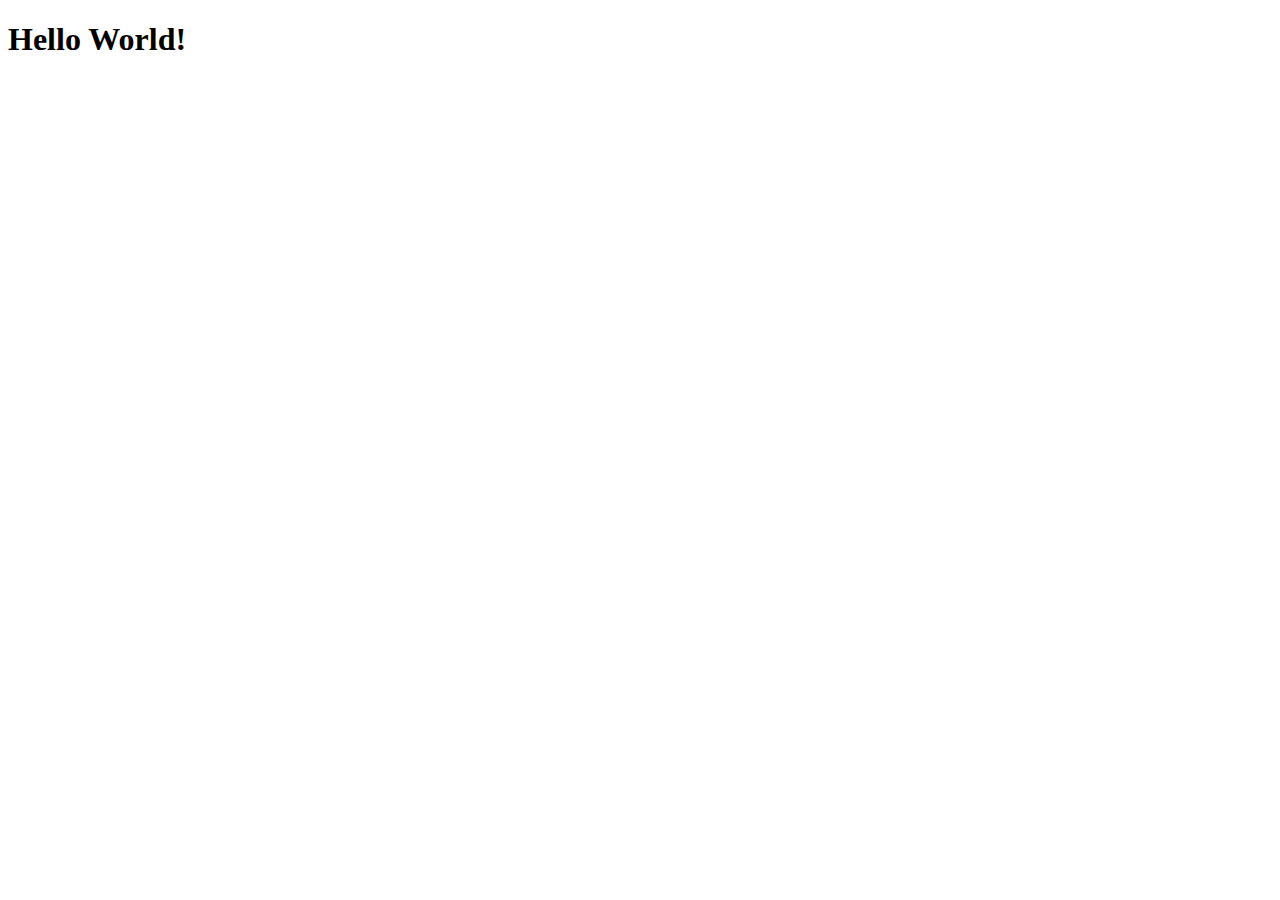
==== iorange-web/src/main/resources/static/index.html @ 6c7f3e44 "hello world!" ====
<!DOCTYPE html>
<html lang="en">
<head>
  <meta charset="utf-8">
  <meta name="viewport" content="width=device-width, initial-scale=1.0, maximum-scale=1.0">
  <meta name="keywords" content="admin, dashboard, bootstrap, template, flat, modern, theme, responsive, fluid, retina, backend, html5, css, css3">
  <meta name="description" content="">
  <meta name="author" content="ThemeBucket">
  <link rel="shortcut icon" href="#" type="image/png">

  <title>IOrange</title>

</head>

<body class="sticky-header">
<h1>Hello World!</h1>
</body>
</html>
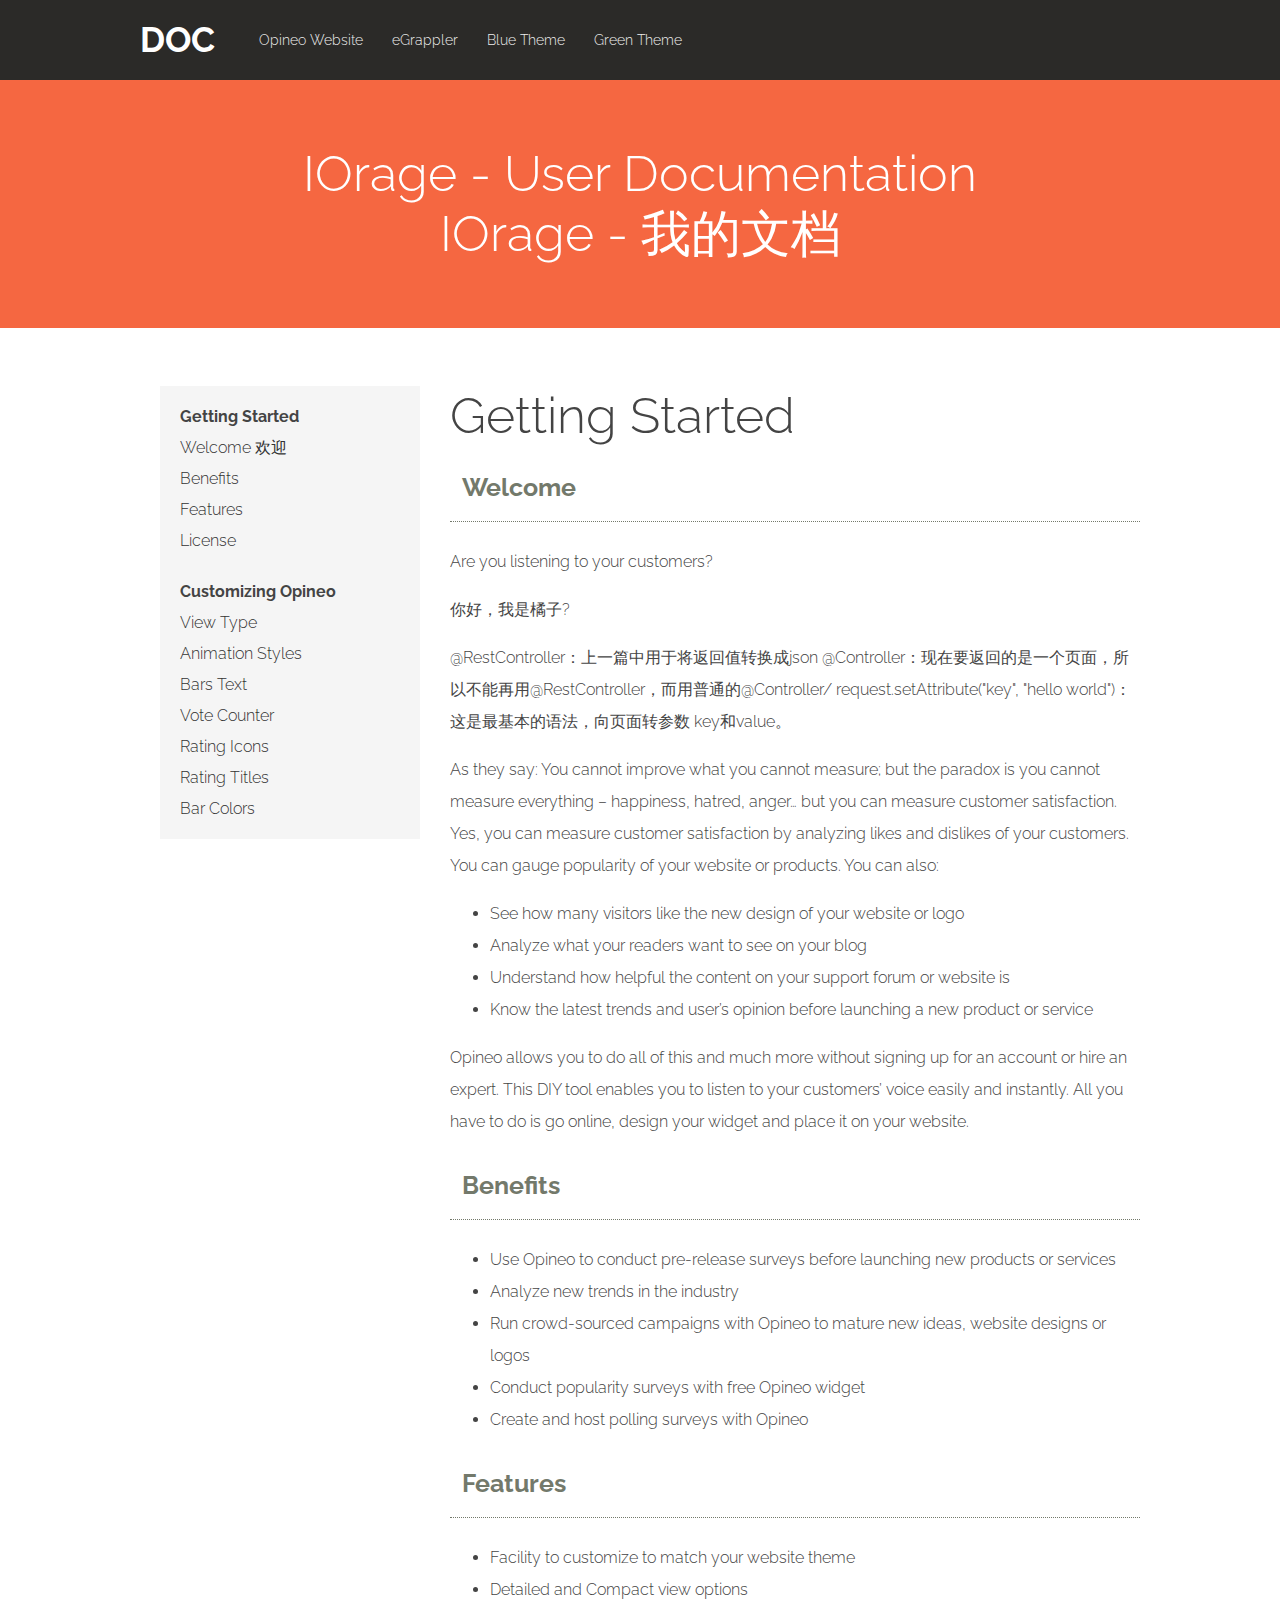
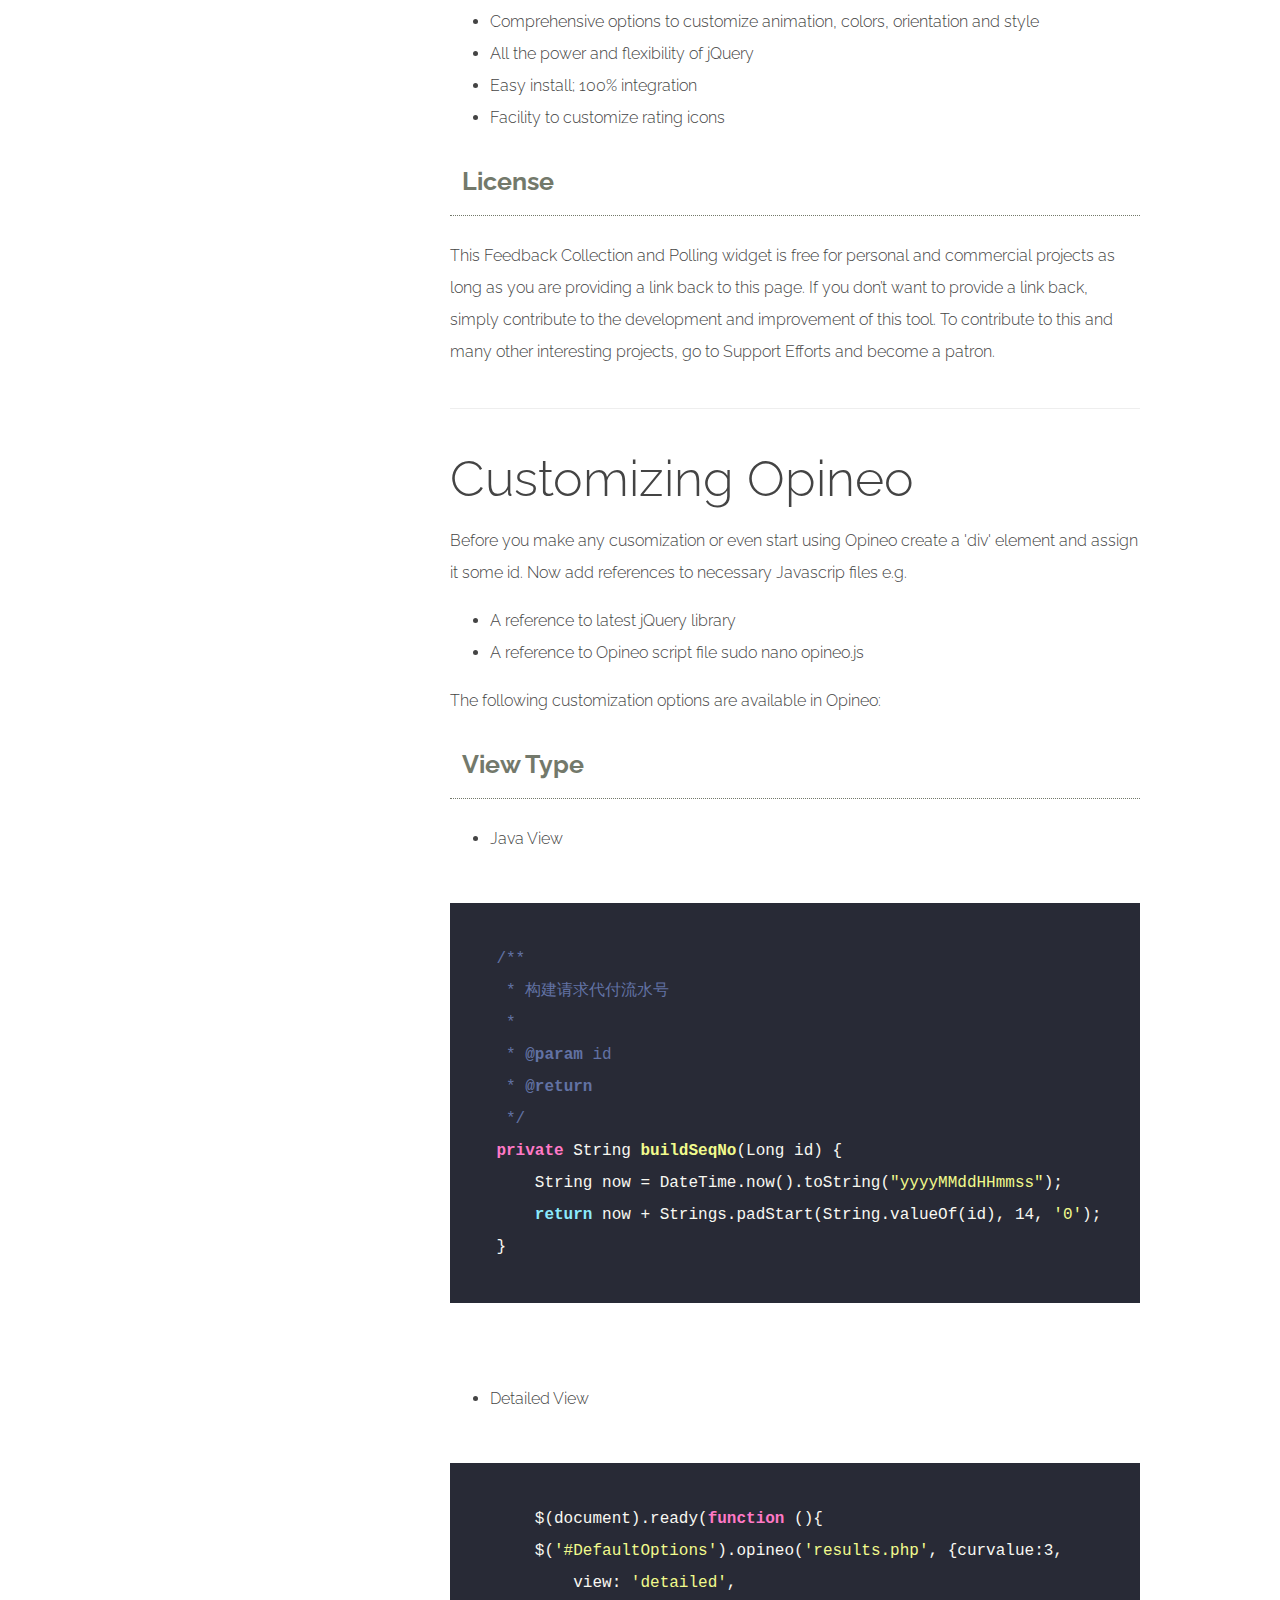
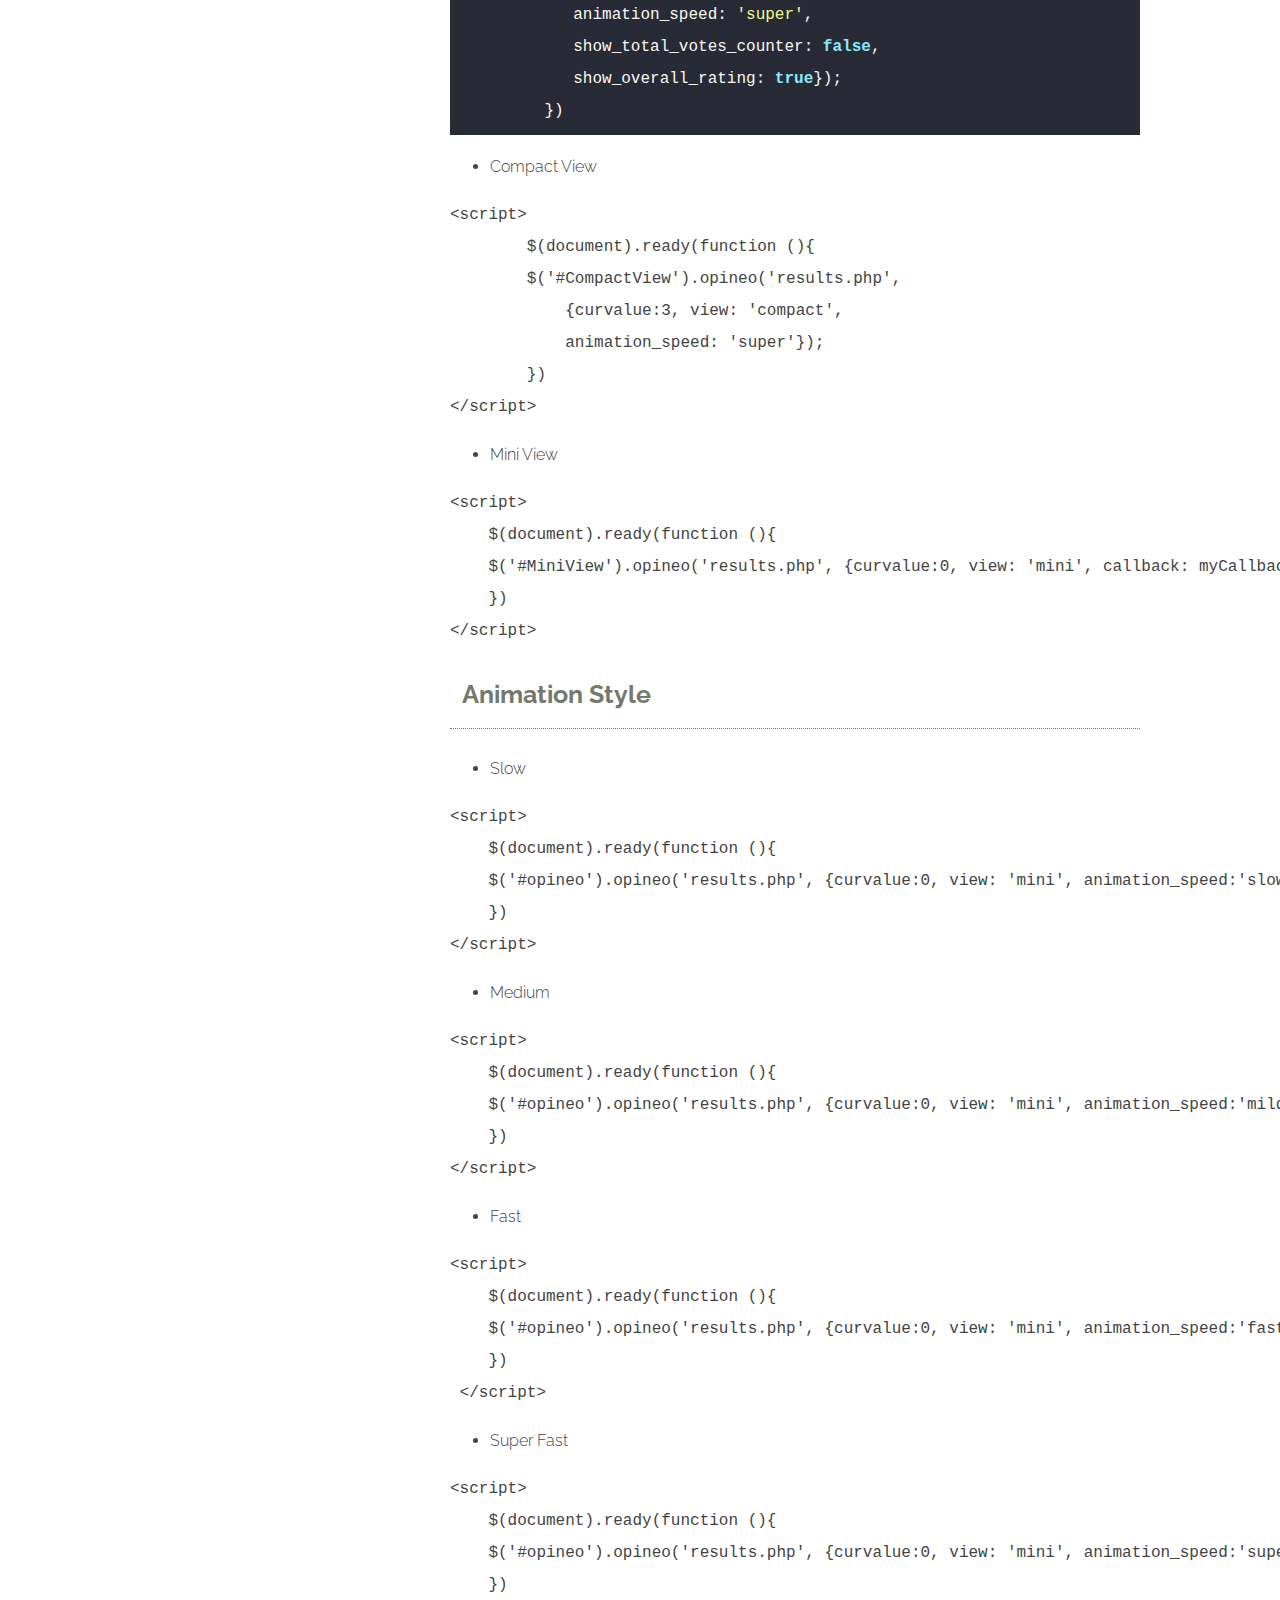
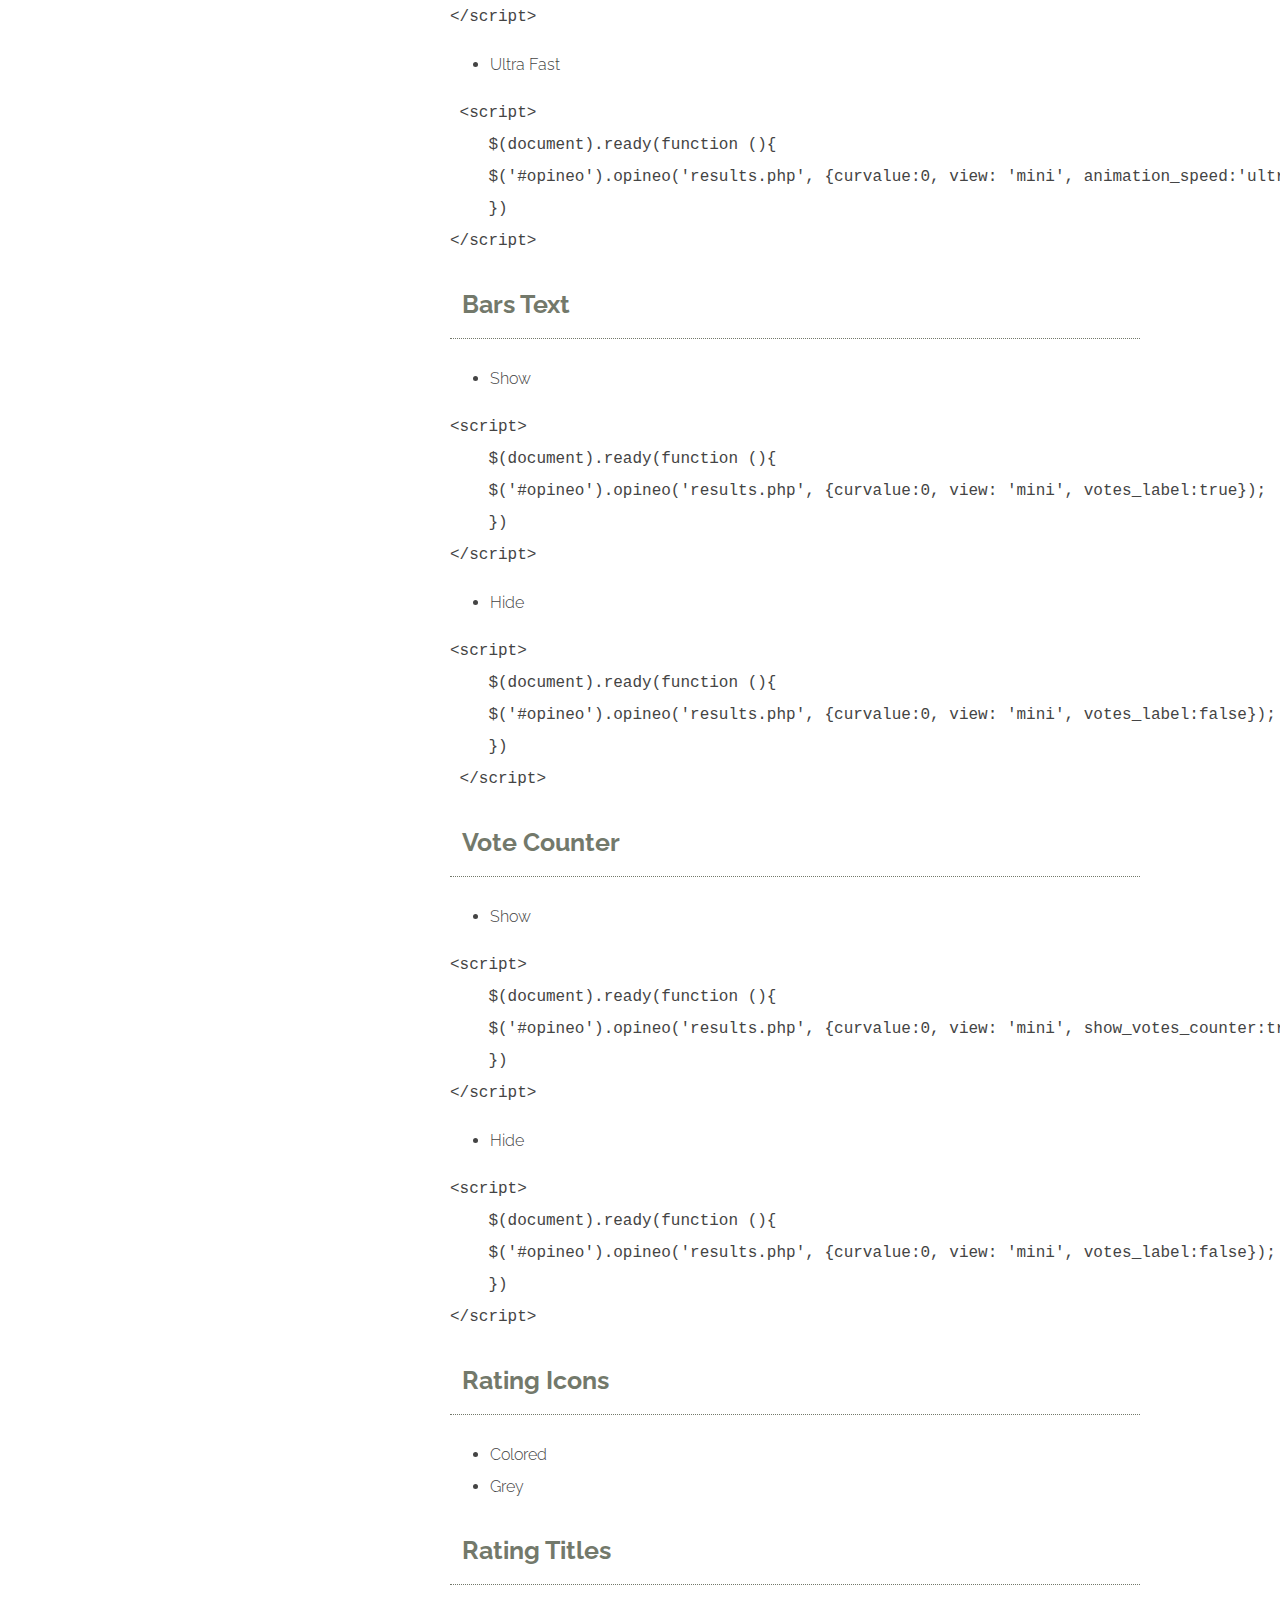
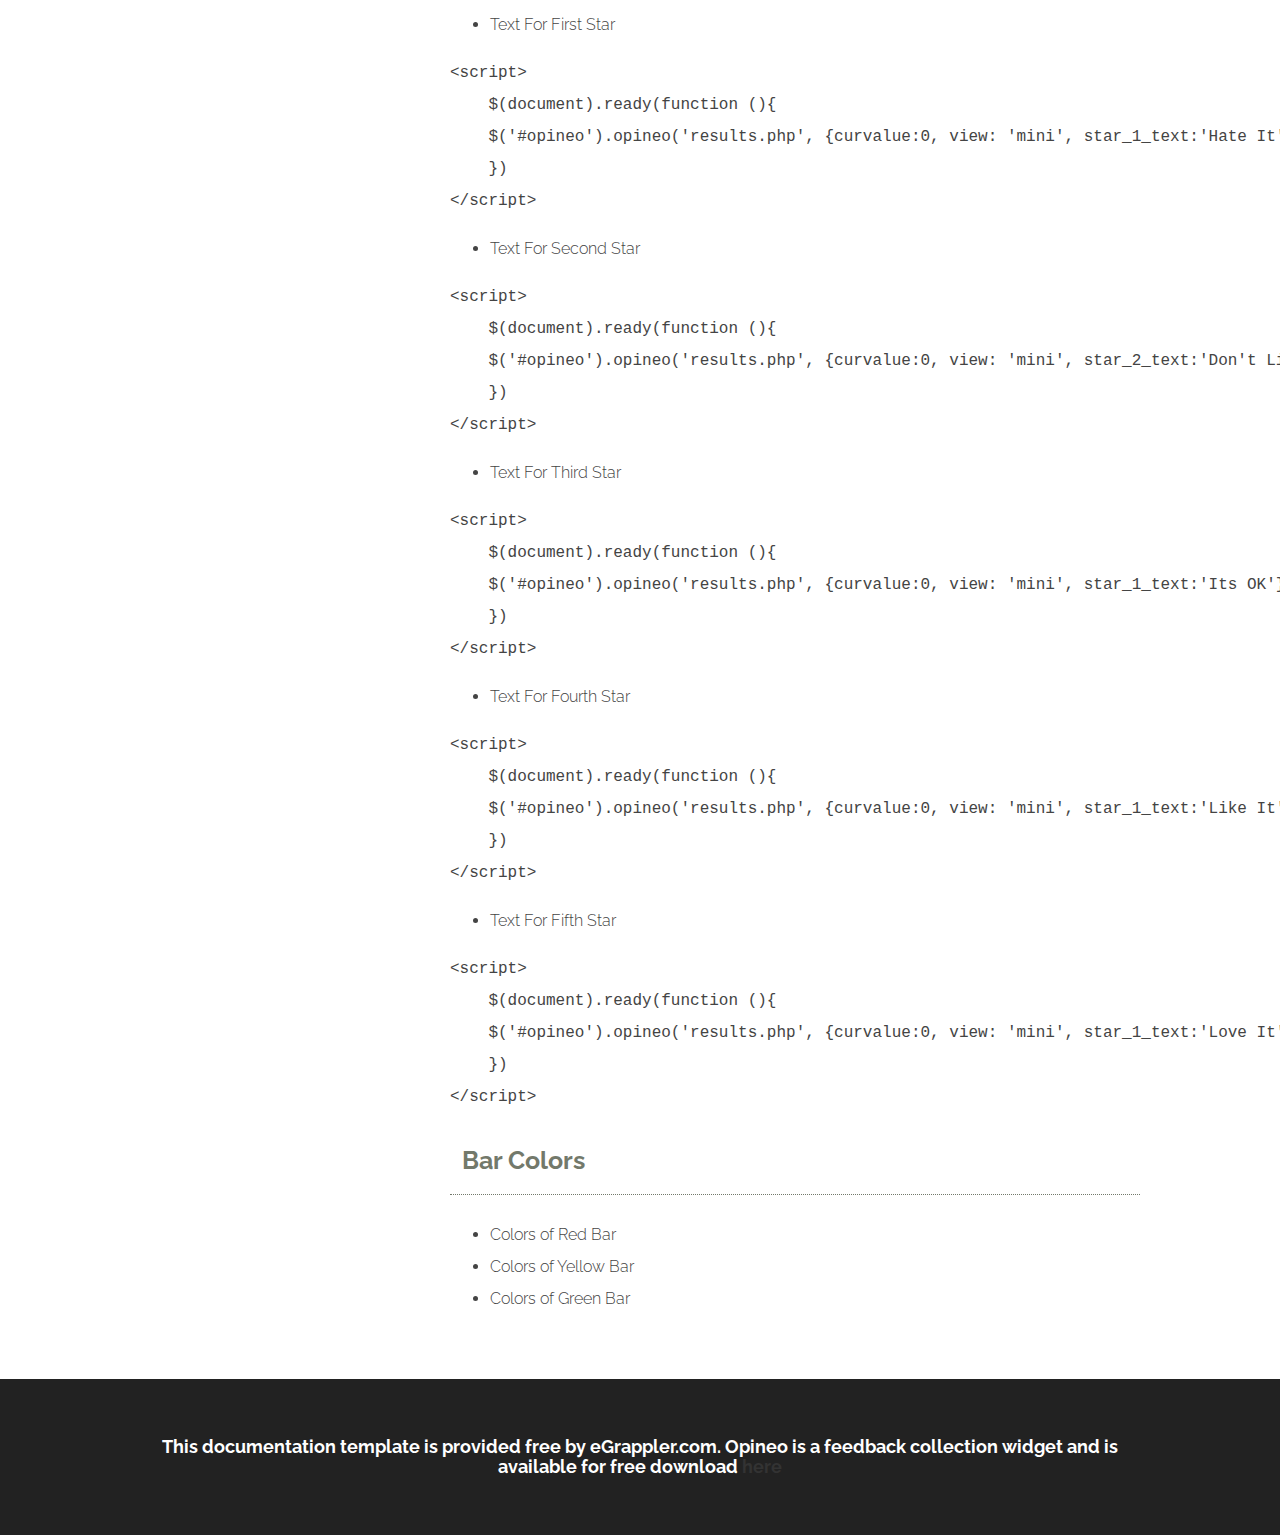
==== commit dea10481: "先整静态版本的吧，动态搜索的以后再写！" ====
--- a/iorange-web/src/main/resources/static/index.html
+++ b/iorange-web/src/main/resources/static/index.html
@@ -1,18 +1,312 @@
-<!DOCTYPE html>
-<html lang="en">
+﻿<!DOCTYPE html>
+<html>
 <head>
-  <meta charset="utf-8">
-  <meta name="viewport" content="width=device-width, initial-scale=1.0, maximum-scale=1.0">
-  <meta name="keywords" content="admin, dashboard, bootstrap, template, flat, modern, theme, responsive, fluid, retina, backend, html5, css, css3">
-  <meta name="description" content="">
-  <meta name="author" content="ThemeBucket">
-  <link rel="shortcut icon" href="#" type="image/png">
-
-  <title>IOrange</title>
-
+    <meta charset="utf-8">
+    <meta name="description" content="">
+    <meta name="HandheldFriendly" content="True">
+    <meta name="MobileOptimized" content="320">
+    <meta name="viewport" content="initial-scale=1.0, minimum-scale=1.0, maximum-scale=1.0, user-scalable=no">
+    <title>Opineo, Feedback Collection and Polling Widget - Documentation</title>
+    <link rel="alternate" type="application/rss+xml" title="egrappler.com" href="feed/index.html">
+    <link href="http://fonts.googleapis.com/css?family=Raleway:500,500" rel="stylesheet"
+          type="text/css">
+    <link rel="stylesheet" href="css/style.css">
+    <link rel="stylesheet" href="css/highlight/dracula.css">
 </head>
-
-<body class="sticky-header">
-<h1>Hello World!</h1>
+<body>
+<nav>
+    <div class="container">
+        <h1>Doc</h1>
+        <div id="menu">
+            <ul class="toplinks">
+                <li><a href="#">Opineo Website </a></li>
+                <li><a href="http://www.egrappler.com/">eGrappler</a></li>
+                <li><a href="../doc-template/docs.html">Blue Theme</a></li>
+                <li><a href="../doc-template-green/docs.html">Green Theme</a></li>
+            </ul>
+        </div>
+        <a id="menu-toggle" href="#" class=" ">&#9776;</a></div>
+</nav>
+<header>
+    <div class="container">
+        <h2 class="docs-header"> IOrage - User Documentation</h2>
+        <h2 class="docs-header"> IOrage - 我的文档</h2>
+    </div>
+</header>
+<section>
+    <div class="container">
+        <ul class="docs-nav" id="menu-left">
+            <li><strong>Getting Started</strong></li>
+            <li><a href="#welcome" class=" ">Welcome 欢迎</a></li>
+            <li><a href="#benefits" class=" ">Benefits</a></li>
+            <li><a href="#features" class=" ">Features</a></li>
+            <li><a href="#license" class=" ">License</a></li>
+            <li class="separator"></li>
+            <li><strong>Customizing Opineo</strong></li>
+            <li><a href="#view_type" class=" ">View Type</a></li>
+            <li><a href="#animation_style" class=" ">Animation Styles</a></li>
+            <li><a href="#bars_text" class=" ">Bars Text</a></li>
+            <li><a href="#vote_counter" class=" ">Vote Counter</a></li>
+            <li><a href="#rating_icons" class=" ">Rating Icons</a></li>
+            <li><a href="#rating_titles" class=" ">Rating Titles</a></li>
+            <li><a href="#bar_colors" class=" ">Bar Colors</a></li>
+        </ul>
+        <div class="docs-content">
+            <h2> Getting Started</h2>
+            <h3 id="welcome"> Welcome</h3>
+            <p> Are you listening to your customers?</p>
+            <p> 你好，我是橘子?</p>
+            <p>
+                @RestController：上一篇中用于将返回值转换成json
+
+                @Controller：现在要返回的是一个页面，所以不能再用@RestController，而用普通的@Controller/
+
+                request.setAttribute("key", "hello world")：这是最基本的语法，向页面转参数 key和value。
+            </p>
+
+            <p> As they say: You cannot improve what you cannot measure; but the paradox is you
+                cannot measure everything – happiness, hatred, anger… but you can measure customer
+                satisfaction. Yes, you can measure customer satisfaction by analyzing likes and
+                dislikes of your customers. You can gauge popularity of your website or products.
+                You can also:</p>
+            <ul>
+                <li>See how many visitors like the new design of your website or logo</li>
+                <li>Analyze what your readers want to see on your blog</li>
+                <li>Understand how helpful the content on your support forum or website is</li>
+                <li>Know the latest trends and user’s opinion before launching a new product or service</li>
+            </ul>
+            <p> Opineo allows you to do all of this and much more without signing up for an account
+                or hire an expert. This DIY tool enables you to listen to your customers’ voice
+                easily and instantly. All you have to do is go online, design your widget and place
+                it on your website. </p>
+            <h3 id="benefits"> Benefits</h3>
+            <ul>
+                <li>Use Opineo to conduct pre-release surveys before launching new products or services</li>
+                <li>Analyze new trends in the industry</li>
+                <li>Run crowd-sourced campaigns with Opineo to mature new ideas, website designs or
+                    logos
+                </li>
+                <li>Conduct popularity surveys with free Opineo widget</li>
+                <li>Create and host polling surveys with Opineo</li>
+            </ul>
+            <h3 id="features"> Features</h3>
+            <ul>
+                <li>Facility to customize to match your website theme</li>
+                <li>Detailed and Compact view options</li>
+                <li>Comprehensive options to customize animation, colors, orientation and style</li>
+                <li>All the power and flexibility of jQuery</li>
+                <li>Easy install; 100% integration</li>
+                <li>Facility to customize rating icons</li>
+            </ul>
+            <h3 id="license"> License</h3>
+            <p> This Feedback Collection and Polling widget is free for personal and commercial
+                projects as long as you are providing a link back to this page. If you don’t want
+                to provide a link back, simply contribute to the development and improvement of
+                this tool. To contribute to this and many other interesting projects, go to Support
+                Efforts and become a patron.</p>
+            <hr>
+            <h2> Customizing Opineo</h2>
+            <p> Before you make any cusomization or even start using Opineo create a 'div' element
+                and assign it some id. Now add references to necessary Javascrip files e.g.</p>
+            <ul>
+                <li>A reference to latest jQuery library</li>
+                <li>A reference to Opineo script file sudo nano opineo.js</li>
+            </ul>
+            <p> The following customization options are available in Opineo:</p>
+            <h3 id="view_type"> View Type</h3>
+            <ul>
+                <li>Java View</li>
+            </ul>
+
+            <pre>
+                <code class="java">
+    /**
+     * 构建请求代付流水号
+     *
+     * @param id
+     * @return
+     */
+    private String buildSeqNo(Long id) {
+        String now = DateTime.now().toString("yyyyMMddHHmmss");
+        return now + Strings.padStart(String.valueOf(id), 14, '0');
+    }
+                </code>
+      	    </pre>
+
+            <ul>
+                <li>Detailed View</li>
+            </ul>
+
+            <pre>
+                <code class="javascript">
+      	$(document).ready(function (){
+        $('#DefaultOptions').opineo('results.php', {curvalue:3,
+            view: 'detailed',
+            animation_speed: 'super',
+            show_total_votes_counter: false,
+            show_overall_rating: true});
+         })
+</code></pre>
+            <ul>
+                <li>Compact View</li>
+            </ul>
+            <pre class="prettyprint">&lt;script&gt;
+	$(document).ready(function (){
+	$('#CompactView').opineo('results.php',
+    	    {curvalue:3, view: 'compact',
+    	    animation_speed: 'super'});
+	})
+&lt;/script&gt;</pre>
+            <ul>
+                <li>Mini View</li>
+            </ul>
+            <pre class="prettyprint">&lt;script&gt;
+    $(document).ready(function (){
+    $('#MiniView').opineo('results.php', {curvalue:0, view: 'mini', callback: myCallback});
+    })	
+&lt;/script&gt;</pre>
+            <h3 id="animation_style"> Animation Style</h3>
+            <ul>
+                <li>Slow</li>
+            </ul>
+            <pre class="prettyprint">&lt;script&gt;
+    $(document).ready(function (){
+    $('#opineo').opineo('results.php', {curvalue:0, view: 'mini', animation_speed:'slow'});
+    })	
+&lt;/script&gt; </pre>
+            <ul>
+                <li>Medium</li>
+            </ul>
+            <pre class="prettyprint">&lt;script&gt;
+    $(document).ready(function (){
+    $('#opineo').opineo('results.php', {curvalue:0, view: 'mini', animation_speed:'mild'});
+    })	
+&lt;/script&gt; </pre>
+            <ul>
+                <li>Fast</li>
+            </ul>
+            <pre class="prettyprint">&lt;script&gt;
+    $(document).ready(function (){
+    $('#opineo').opineo('results.php', {curvalue:0, view: 'mini', animation_speed:'fast'});
+    })	
+ &lt;/script&gt;</pre>
+            <ul>
+                <li>Super Fast</li>
+            </ul>
+            <pre class="prettyprint">&lt;script&gt;
+    $(document).ready(function (){
+    $('#opineo').opineo('results.php', {curvalue:0, view: 'mini', animation_speed:'super'});
+    })	
+&lt;/script&gt;</pre>
+            <ul>
+                <li>Ultra Fast</li>
+            </ul>
+            <pre class="prettyprint"> &lt;script&gt;
+    $(document).ready(function (){
+    $('#opineo').opineo('results.php', {curvalue:0, view: 'mini', animation_speed:'ultra fast'});
+    })	
+&lt;/script&gt; </pre>
+            <h3 id="bars_text"> Bars Text</h3>
+            <ul>
+                <li>Show</li>
+            </ul>
+            <pre class="prettyprint">&lt;script&gt;
+    $(document).ready(function (){
+    $('#opineo').opineo('results.php', {curvalue:0, view: 'mini', votes_label:true});
+    })	
+&lt;/script&gt;</pre>
+            <ul>
+                <li>Hide</li>
+            </ul>
+            <pre class="prettyprint">&lt;script&gt;
+    $(document).ready(function (){
+    $('#opineo').opineo('results.php', {curvalue:0, view: 'mini', votes_label:false});
+    })	
+ &lt;/script&gt;</pre>
+            <h3 id="vote_counter"> Vote Counter</h3>
+            <ul>
+                <li>Show</li>
+            </ul>
+            <pre class="prettyprint">&lt;script&gt;
+    $(document).ready(function (){
+    $('#opineo').opineo('results.php', {curvalue:0, view: 'mini', show_votes_counter:true});
+    })	
+&lt;/script&gt; </pre>
+            <ul>
+                <li>Hide</li>
+            </ul>
+            <pre class="prettyprint">&lt;script&gt;
+    $(document).ready(function (){
+    $('#opineo').opineo('results.php', {curvalue:0, view: 'mini', votes_label:false});
+    })	
+&lt;/script&gt;</pre>
+            <h3 id="rating_icons"> Rating Icons</h3>
+            <ul>
+                <li>Colored</li>
+                <li>Grey</li>
+            </ul>
+            <h3 id="rating_titles"> Rating Titles</h3>
+            <ul>
+                <li>Text For First Star</li>
+            </ul>
+            <pre class="prettyprint">&lt;script&gt;
+    $(document).ready(function (){
+    $('#opineo').opineo('results.php', {curvalue:0, view: 'mini', star_1_text:'Hate It'});
+    })	
+&lt;/script&gt;</pre>
+            <ul>
+                <li>Text For Second Star</li>
+            </ul>
+            <pre class="prettyprint">&lt;script&gt;
+    $(document).ready(function (){
+    $('#opineo').opineo('results.php', {curvalue:0, view: 'mini', star_2_text:'Don't Like It'});
+    })	
+&lt;/script&gt; </pre>
+            <ul>
+                <li>Text For Third Star</li>
+            </ul>
+            <pre class="prettyprint">&lt;script&gt;
+    $(document).ready(function (){
+    $('#opineo').opineo('results.php', {curvalue:0, view: 'mini', star_1_text:'Its OK'});
+    })	
+&lt;/script&gt;</pre>
+            <ul>
+                <li>Text For Fourth Star</li>
+            </ul>
+            <pre class="prettyprint">&lt;script&gt;
+    $(document).ready(function (){
+    $('#opineo').opineo('results.php', {curvalue:0, view: 'mini', star_1_text:'Like It'});
+    })	
+&lt;/script&gt;</pre>
+            <ul>
+                <li>Text For Fifth Star</li>
+            </ul>
+            <pre class="prettyprint">&lt;script&gt;
+    $(document).ready(function (){
+    $('#opineo').opineo('results.php', {curvalue:0, view: 'mini', star_1_text:'Love It'});
+    })	
+&lt;/script&gt;</pre>
+            <h3 id="bar_colors"> Bar Colors</h3>
+            <ul>
+                <li>Colors of Red Bar</li>
+                <li>Colors of Yellow Bar</li>
+                <li>Colors of Green Bar</li>
+            </ul>
+        </div>
+    </div>
+</section>
+<section class="vibrant centered">
+    <div class="container">
+        <h4> This documentation template is provided free by eGrappler.com. Opineo is a feedback
+            collection widget and is available for free download <a href="#"> here</a></h4>
+    </div>
+</section>
+<script src="js/jquery.min.js"></script>
+
+<script type="text/javascript" src="js/highlight.pack.js"></script>
+<script src="js/layout.js"></script>
+<script src="js/jquery.localscroll-1.2.7.js" type="text/javascript"></script>
+<script src="js/jquery.scrollTo-1.4.3.1.js" type="text/javascript"></script>
+
 </body>
 </html>
--- a/iorange-web/src/main/resources/static/css/style.css
+++ b/iorange-web/src/main/resources/static/css/style.css
@@ -0,0 +1,410 @@
+body, html {
+    margin: 0;
+    padding: 0;
+}
+
+body, 
+input,
+h1,
+h2,
+h3,
+h4,
+h5,
+h6 {
+    font-family: "Raleway", Helvetica, Arial, "Lucida Grande", sans-serif; 
+    font-weight: 300;
+    font-size: 16px;
+}
+
+body {
+    line-height: 2;
+    color: #444;
+    background: #fff;
+}
+
+img, iframe {
+    max-width: 100%;
+}
+
+iframe {
+    max-height: 100%;
+}
+
+img {
+    height:auto;
+}
+
+iframe {
+    border: 0 !important;
+}
+
+
+header {
+    width: 100%;
+    overflow: hidden;
+}
+
+.container {
+    width: 95%;
+    max-width: 650px;
+    margin: 0 auto;
+    position: relative;
+}
+
+strong, dt, h3, h4 {
+    font-weight: 700;
+}
+
+h1,
+h2,
+h3,
+h4,
+h5,
+h6 {
+    margin: 10px 0;
+    line-height: 20px;
+    color: inherit;
+    text-rendering: optimizelegibility;
+}
+
+
+h1,
+h2,
+h3 {
+    line-height: 40px;
+}
+
+h2 {
+    font-size: 50px;
+    line-height: 1.2;
+}
+
+h3 {
+    font-size: 24.5px;
+    text-align: left;
+    color: #73796B;
+    padding: 0.5em;
+    border-bottom: 1px dotted;
+    margin: 0 0 1em 0;
+}
+
+h4 {
+    font-size: 17.5px;
+}
+
+h5 {
+    font-size: 14px;
+}
+
+h6 {
+    font-size: 11.9px;
+}
+
+hr {
+    background: #EEE;
+    border: 0;
+    height: 1px;
+    margin: 40px 0 40px;
+}
+
+blockquote {
+    margin: 1em 0;
+    border-left: 3px solid #ccc;
+    padding-left: 20px;
+    text-align: left;
+}
+
+
+
+dt {
+}
+
+dd {
+    padding: 0;
+    margin: 0 0 25px 0;
+}
+
+a {
+    -webkit-transition: all ease 150ms;
+    -moz-transition: all ease 150ms;
+    -o-transition: all ease 150ms;
+    transition: all ease 150ms;
+    text-decoration: none;
+    color: #333;
+}
+
+a:hover {
+    text-decoration: underline;
+	color: #f56741;
+}
+
+a:active {
+    color: #f56741;
+}
+
+/* Header Styles */
+header {
+    padding: 2em 0 2em 0; 
+    text-align: center; 
+    background: #f56741; 
+    color: #fff;
+}
+
+
+h1 {
+    margin: 0;
+    padding: 0;
+    float: left;
+	color:#fff;
+	font-weight:bold;
+	font-size:35px;
+	text-transform:uppercase;
+	padding-top: 10px;
+	margin-right:30px;
+}
+
+header h2 {
+    margin: 0 0 1em 0;
+}
+
+header h2.docs-header {
+    margin: 0;
+}
+
+footer {
+    text-align: center;
+    padding: 1.5em 0;
+}
+
+footer p {
+    margin: 0;
+    color: #999;
+}
+
+
+
+/* Navigation Styles */
+nav {
+    background: #2b2a28 ;
+    padding: 10px 0;
+    min-height: 60px;
+}
+
+nav ul, nav li {
+    margin: 0;
+    padding: 0;
+    list-style: none;
+}
+
+nav a {
+    padding: 0 1em;
+    color: #EEE;
+    font-size: .9em;
+    height: 60px;
+    line-height: 60px;
+    display: block;
+	background:#2b2a28;
+}
+
+nav h1 a {
+    padding: 7px 1em;
+    height: 46px;
+    line-height: 0;
+	height: 45px;
+	line-height: 45px;
+}
+
+nav a:hover {
+    background: #f56741;
+    text-decoration: none;
+	color:#fff;
+}
+
+nav a:active {
+    background: #27637e;
+}
+
+
+nav a:active {
+    color: #fff;
+    cursor: default;
+}
+
+
+
+nav ul.site {
+    padding: 20px 0 0 0;
+}
+
+nav #menu {
+    overflow: hidden;
+    max-height: 0;
+    clear: left;
+}
+
+
+nav #menu-toggle {
+    position: absolute;
+    right: 0;
+    top: 0;
+    font-size: 1.5em;
+    padding: 0 16px;
+}
+
+
+@media only screen and (min-width: 680px) {
+    nav, nav #menu {
+        height: 60px !important;
+    }
+
+    nav li, nav a {
+        float: left;
+    }
+
+
+    nav ul.site {
+        float: left;
+        padding: 0;
+        clear: none;
+    }
+
+    nav ul.site li {
+        margin: 0 0 0 10px;
+    }
+
+    nav #menu-toggle {
+        display: none !important;
+    }
+
+    nav #menu {
+        max-height: 9999px;
+        clear: none;
+    }
+}
+
+
+
+
+
+
+
+
+
+
+/* Content Styles */
+section { padding: 1em 0 3em; text-align: center; }
+section.vibrant { background: #222; color: #fff; }
+
+nav:before, 
+nav:after, 
+header:before, 
+header:after, 
+section:before, 
+section:after {
+    content: " ";
+    display: table;
+}
+
+nav:after, header:after, section:after  { clear: both; }
+nav, header, section { *zoom: 1; }
+
+
+
+/* Form Styles */
+input {
+    display: block;
+    vertical-align: middle;
+    line-height: 30px;
+    margin: 0 auto;
+    width: 100%;
+    max-width: 400px;
+
+       -moz-box-sizing: border-box;
+    -webkit-box-sizing: border-box;
+            box-sizing: border-box;
+
+    -webkit-transition: all linear 0.2s;
+    -moz-transition: all linear 0.2s;
+    -o-transition: all linear 0.2s;
+    transition: all linear 0.2s;
+}
+
+.docs-nav {
+    background-color: #f5f5f5;
+    list-style: none;
+    margin: 0 0 0 20px;
+    padding: 15px 20px;
+    font-size: 0.97em;
+}
+
+.docs-nav a {
+    display: block;
+    margin: 0 -20px;
+    padding: 0 20px;
+    text-decoration: none;
+    border-right: 2px solid transparent;
+}
+
+@media only screen and (min-width: 400px) {
+
+}
+
+@media only screen and (min-width: 600px) {
+
+}
+
+@media only screen and (min-width: 960px) {
+        .docs-nav {
+        position: absolute;
+        top: 0;
+        width: 220px;
+
+        -webkit-transition: top linear 50ms;
+        -moz-transition: top linear 50ms;
+        -o-transition: top linear 50ms;
+        transition: top linear 50ms;
+    }
+
+    .docs-nav.fixed {
+        position: fixed;
+        top: 49px;
+        width: 220px;
+    }
+
+    .docs-nav a:hover {
+        background: #eee;
+    }
+
+    .docs-nav a:active, 
+    .docs-nav .active {
+        background: #eee;
+        border-right: 2px solid #ccc;
+    }
+
+    .docs-nav .separator {
+        height: 20px;
+    }
+
+    .docs-content {
+        padding-left: 310px;
+    }
+    
+    header {
+        padding: 4em 0 4em 0; 
+    }
+
+    .container {
+        max-width: 1000px;
+        padding: 0 20px;
+    }
+
+    section { padding: 3em 0; text-align: left; }
+    section.centered {
+        text-align: center;
+    }
+
+    input {
+        display: inline-block;
+    }
+}
+
--- a/iorange-web/src/main/resources/static/css/highlight/dracula.css
+++ b/iorange-web/src/main/resources/static/css/highlight/dracula.css
@@ -0,0 +1,76 @@
+/*
+
+Dracula Theme v1.2.0
+
+https://github.com/zenorocha/dracula-theme
+
+Copyright 2015, All rights reserved
+
+Code licensed under the MIT license
+http://zenorocha.mit-license.org
+
+@author Éverton Ribeiro <nuxlli@gmail.com>
+@author Zeno Rocha <hi@zenorocha.com>
+
+*/
+
+.hljs {
+  display: block;
+  overflow-x: auto;
+  padding: 0.5em;
+  background: #282a36;
+}
+
+.hljs-keyword,
+.hljs-selector-tag,
+.hljs-literal,
+.hljs-section,
+.hljs-link {
+  color: #8be9fd;
+}
+
+.hljs-function .hljs-keyword {
+  color: #ff79c6;
+}
+
+.hljs,
+.hljs-subst {
+  color: #f8f8f2;
+}
+
+.hljs-string,
+.hljs-title,
+.hljs-name,
+.hljs-type,
+.hljs-attribute,
+.hljs-symbol,
+.hljs-bullet,
+.hljs-addition,
+.hljs-variable,
+.hljs-template-tag,
+.hljs-template-variable {
+  color: #f1fa8c;
+}
+
+.hljs-comment,
+.hljs-quote,
+.hljs-deletion,
+.hljs-meta {
+  color: #6272a4;
+}
+
+.hljs-keyword,
+.hljs-selector-tag,
+.hljs-literal,
+.hljs-title,
+.hljs-section,
+.hljs-doctag,
+.hljs-type,
+.hljs-name,
+.hljs-strong {
+  font-weight: bold;
+}
+
+.hljs-emphasis {
+  font-style: italic;
+}
